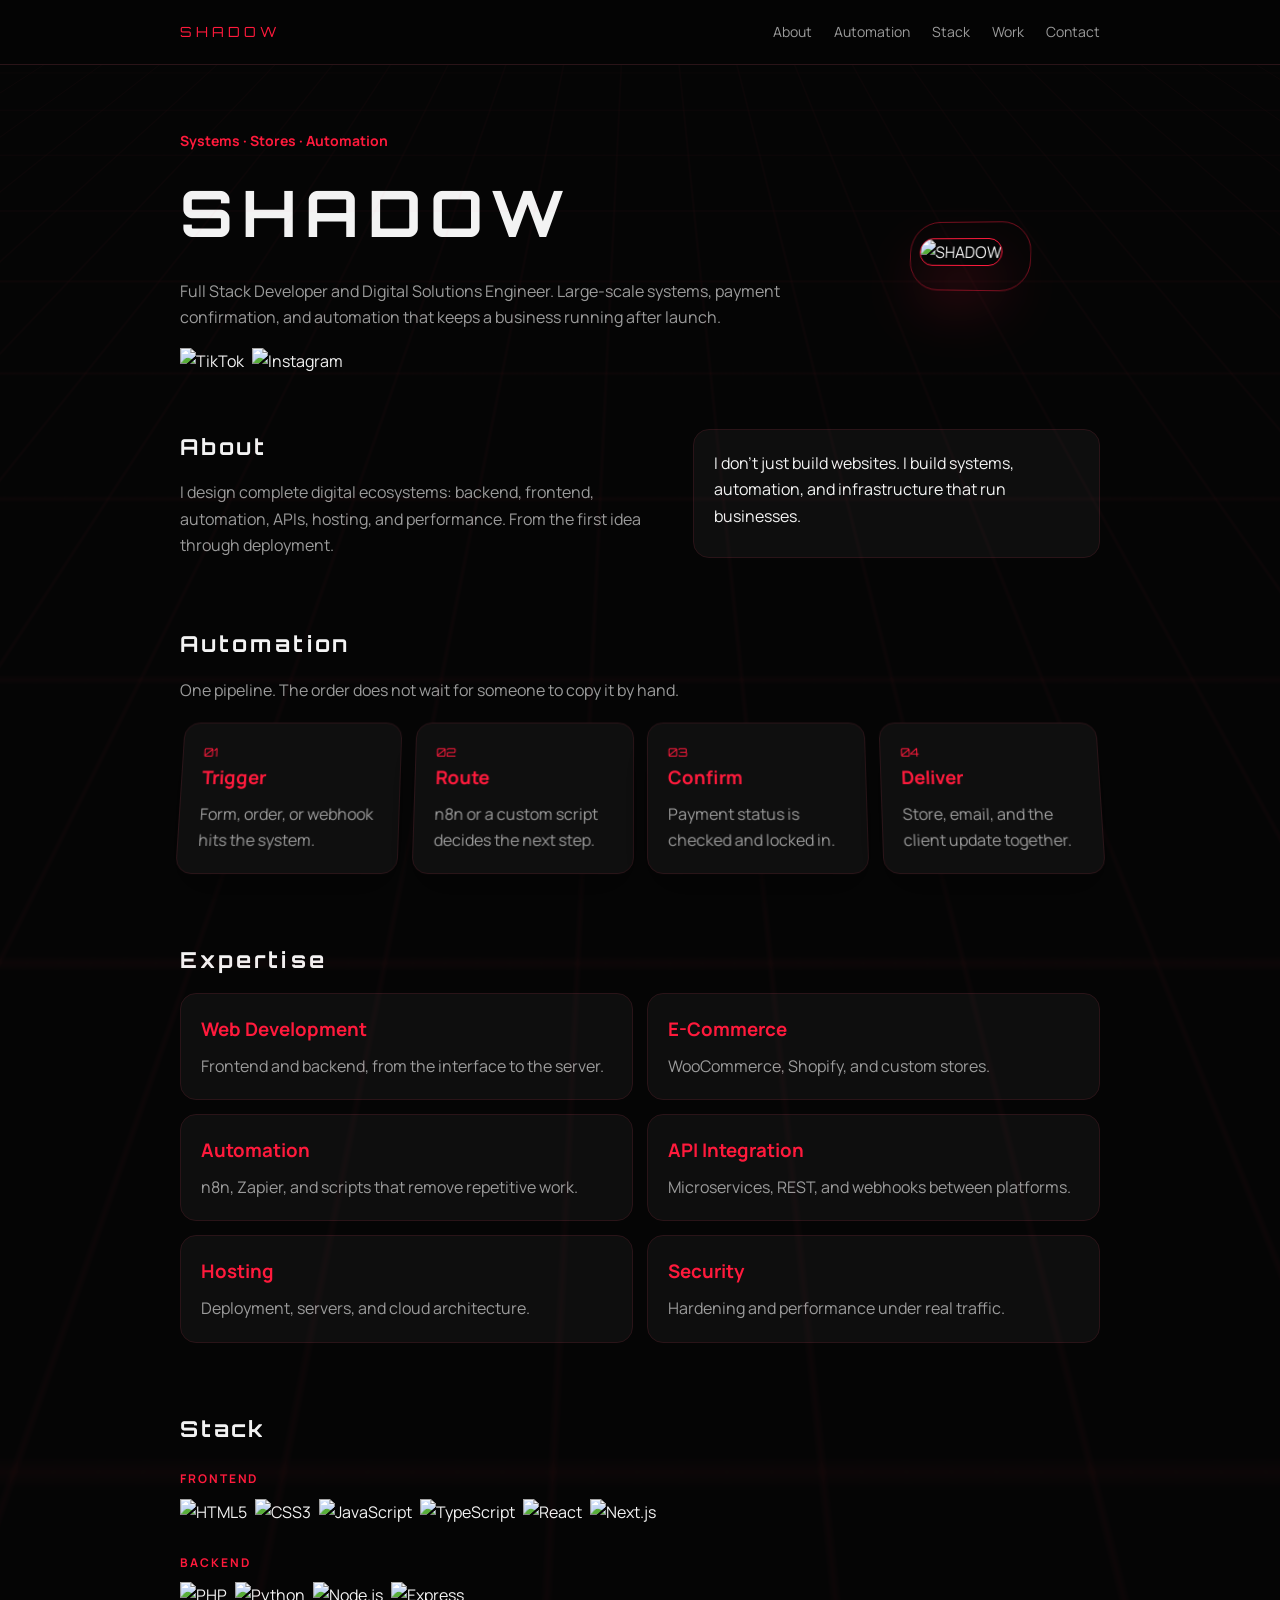
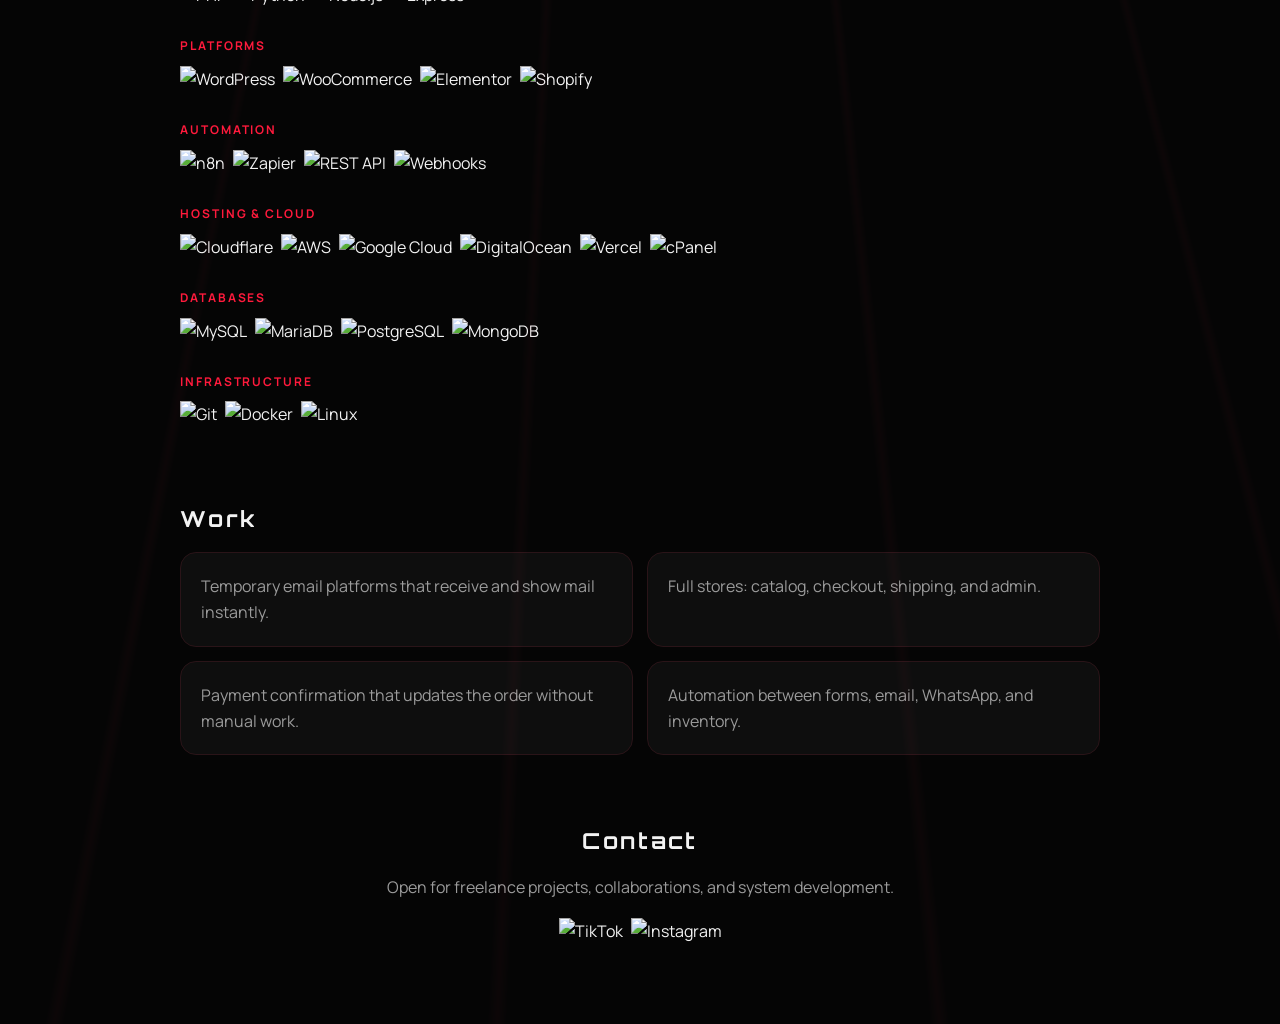
==== shadow-site/index.html @ 91827608 "Export from Grok" ====
<!DOCTYPE html>
<html lang="en">
<head>
  <meta charset="UTF-8" />
  <meta name="viewport" content="width=device-width, initial-scale=1" />
  <title>SHADOW</title>
  <link href="https://fonts.googleapis.com/css2?family=Manrope:wght@400;600;700&family=Orbitron:wght@700;800&display=swap" rel="stylesheet" />
  <style>
    :root { --bg:#050505; --surface:#101010; --fg:#f3f3f3; --muted:#9b9b9b; --red:#ff1a3c; --border:#2a1418; }
    * { box-sizing: border-box; margin: 0; padding: 0; }
    body { background: var(--bg); color: var(--fg); font-family: Manrope, sans-serif; line-height: 1.65; }
    a { color: inherit; text-decoration: none; }
    .gridbg {
      position: fixed; inset: 0; pointer-events: none; opacity: .35;
      background-image: linear-gradient(rgba(255,26,60,.08) 1px, transparent 1px), linear-gradient(90deg, rgba(255,26,60,.08) 1px, transparent 1px);
      background-size: 48px 48px;
      transform: perspective(600px) rotateX(62deg) translateY(-18%);
      transform-origin: center top;
    }
    header { position: sticky; top: 0; z-index: 5; background: rgba(5,5,5,.92); border-bottom: 1px solid var(--border); backdrop-filter: blur(12px); }
    .wrap { max-width: 960px; margin: 0 auto; padding: 0 20px; position: relative; }
    .bar { display: flex; justify-content: space-between; align-items: center; min-height: 64px; }
    .mark, h1, h2 { font-family: Orbitron, sans-serif; }
    .mark { letter-spacing: .28em; color: var(--red); font-size: 14px; }
    nav { display: flex; gap: 22px; }
    nav a { color: var(--muted); font-size: 14px; }
    .hero { display: grid; gap: 36px; align-items: center; padding: 64px 0 20px; }
    .kicker { color: var(--red); font-weight: 700; font-size: 14px; }
    h1 { letter-spacing: .14em; font-size: clamp(42px, 8vw, 64px); margin: 8px 0 12px; }
    h2 { letter-spacing: .14em; font-size: 22px; margin-bottom: 14px; }
    .muted { color: var(--muted); }
    .stage { perspective: 900px; display: flex; justify-content: center; }
    .card3d { position: relative; transform: rotateY(-18deg) rotateX(8deg); transform-style: preserve-3d; }
    .avatar { width: 260px; height: 320px; object-fit: cover; object-position: top; border-radius: 24px; border: 1px solid var(--red); box-shadow: 0 30px 60px rgba(255,26,60,.28); }
    .ring { position: absolute; inset: -22px; border: 1px solid rgba(255,26,60,.45); border-radius: 32px; transform: translateZ(-30px); }
    section { padding: 34px 0; }
    .cards, .flow { display: grid; gap: 14px; }
    .box { background: rgba(16,16,16,.92); border: 1px solid var(--border); border-radius: 16px; padding: 20px; }
    .box h3 { color: var(--red); margin-bottom: 8px; }
    .flow article { transform: rotateX(8deg); box-shadow: 0 18px 40px rgba(0,0,0,.45); }
    .num { font-family: Orbitron, sans-serif; color: var(--red); font-size: 12px; }
    .badges, .social { display: flex; flex-wrap: wrap; gap: 8px; }
    .badges img, .social img { height: 32px; }
    .group { margin-top: 22px; }
    .group h3 { color: var(--red); font-size: 12px; letter-spacing: .16em; text-transform: uppercase; margin-bottom: 10px; }
    .contact { text-align: center; padding-bottom: 80px; }
    .social { justify-content: center; margin-top: 18px; }
    @media (min-width: 800px) {
      .hero { grid-template-columns: 1fr 280px; }
      .cards { grid-template-columns: 1fr 1fr; }
      .flow { grid-template-columns: repeat(4, 1fr); }
      .about { display: grid; grid-template-columns: 1.1fr .9fr; gap: 16px; }
    }
    @media (max-width: 700px) { nav { display: none; } .avatar { width: 200px; height: 250px; } }
  </style>
</head>
<body>
  <div class="gridbg"></div>
  <header>
    <div class="wrap bar">
      <a class="mark" href="#top">SHADOW</a>
      <nav>
        <a href="#about">About</a>
        <a href="#flow">Automation</a>
        <a href="#stack">Stack</a>
        <a href="#work">Work</a>
        <a href="#contact">Contact</a>
      </nav>
    </div>
  </header>
  <main id="top" class="wrap">
    <section class="hero">
      <div>
        <p class="kicker">Systems · Stores · Automation</p>
        <h1>SHADOW</h1>
        <p class="muted">Full Stack Developer and Digital Solutions Engineer. Large-scale systems, payment confirmation, and automation that keeps a business running after launch.</p>
        <div class="social" style="justify-content:flex-start">
          <a href="https://www.tiktok.com/@shadow1s10" target="_blank" rel="noreferrer"><img alt="TikTok" src="https://img.shields.io/badge/TikTok-000000?style=for-the-badge&logo=tiktok&logoColor=white" /></a>
          <a href="https://www.instagram.com/shadow1s10" target="_blank" rel="noreferrer"><img alt="Instagram" src="https://img.shields.io/badge/Instagram-E4405F?style=for-the-badge&logo=instagram&logoColor=white" /></a>
        </div>
      </div>
      <div class="stage">
        <div class="card3d">
          <div class="ring"></div>
          <img class="avatar" src="https://i.postimg.cc/wTJt56z7/Chat-GPT-Image-30-mayw-2026-08-23-37-s.png" alt="SHADOW" />
        </div>
      </div>
    </section>

    <section id="about" class="about">
      <div>
        <h2>About</h2>
        <p class="muted">I design complete digital ecosystems: backend, frontend, automation, APIs, hosting, and performance. From the first idea through deployment.</p>
      </div>
      <blockquote class="box">I don’t just build websites. I build systems, automation, and infrastructure that run businesses.</blockquote>
    </section>

    <section id="flow">
      <h2>Automation</h2>
      <p class="muted">One pipeline. The order does not wait for someone to copy it by hand.</p>
      <div class="flow" style="margin-top:18px; perspective:1000px">
        <article class="box"><p class="num">01</p><h3>Trigger</h3><p class="muted">Form, order, or webhook hits the system.</p></article>
        <article class="box"><p class="num">02</p><h3>Route</h3><p class="muted">n8n or a custom script decides the next step.</p></article>
        <article class="box"><p class="num">03</p><h3>Confirm</h3><p class="muted">Payment status is checked and locked in.</p></article>
        <article class="box"><p class="num">04</p><h3>Deliver</h3><p class="muted">Store, email, and the client update together.</p></article>
      </div>
    </section>

    <section id="expertise">
      <h2>Expertise</h2>
      <div class="cards">
        <article class="box"><h3>Web Development</h3><p class="muted">Frontend and backend, from the interface to the server.</p></article>
        <article class="box"><h3>E-Commerce</h3><p class="muted">WooCommerce, Shopify, and custom stores.</p></article>
        <article class="box"><h3>Automation</h3><p class="muted">n8n, Zapier, and scripts that remove repetitive work.</p></article>
        <article class="box"><h3>API Integration</h3><p class="muted">Microservices, REST, and webhooks between platforms.</p></article>
        <article class="box"><h3>Hosting</h3><p class="muted">Deployment, servers, and cloud architecture.</p></article>
        <article class="box"><h3>Security</h3><p class="muted">Hardening and performance under real traffic.</p></article>
      </div>
    </section>

    <section id="stack">
      <h2>Stack</h2>
      <div class="group"><h3>Frontend</h3><div class="badges">
        <img alt="HTML5" src="https://img.shields.io/badge/HTML5-E34F26?style=for-the-badge&logo=html5&logoColor=white" />
        <img alt="CSS3" src="https://img.shields.io/badge/CSS3-1572B6?style=for-the-badge&logo=css3&logoColor=white" />
        <img alt="JavaScript" src="https://img.shields.io/badge/JavaScript-F7DF1E?style=for-the-badge&logo=javascript&logoColor=black" />
        <img alt="TypeScript" src="https://img.shields.io/badge/TypeScript-3178C6?style=for-the-badge&logo=typescript&logoColor=white" />
        <img alt="React" src="https://img.shields.io/badge/React-20232A?style=for-the-badge&logo=react&logoColor=61DAFB" />
        <img alt="Next.js" src="https://img.shields.io/badge/Next.js-000000?style=for-the-badge&logo=next.js&logoColor=white" />
      </div></div>
      <div class="group"><h3>Backend</h3><div class="badges">
        <img alt="PHP" src="https://img.shields.io/badge/PHP-777BB4?style=for-the-badge&logo=php&logoColor=white" />
        <img alt="Python" src="https://img.shields.io/badge/Python-3776AB?style=for-the-badge&logo=python&logoColor=white" />
        <img alt="Node.js" src="https://img.shields.io/badge/Node.js-339933?style=for-the-badge&logo=node.js&logoColor=white" />
        <img alt="Express" src="https://img.shields.io/badge/Express-000000?style=for-the-badge&logo=express&logoColor=white" />
      </div></div>
      <div class="group"><h3>Platforms</h3><div class="badges">
        <img alt="WordPress" src="https://img.shields.io/badge/WordPress-21759B?style=for-the-badge&logo=wordpress&logoColor=white" />
        <img alt="WooCommerce" src="https://img.shields.io/badge/WooCommerce-96588A?style=for-the-badge&logo=woocommerce&logoColor=white" />
        <img alt="Elementor" src="https://img.shields.io/badge/Elementor-92003B?style=for-the-badge&logo=elementor&logoColor=white" />
        <img alt="Shopify" src="https://img.shields.io/badge/Shopify-96BF48?style=for-the-badge&logo=shopify&logoColor=white" />
      </div></div>
      <div class="group"><h3>Automation</h3><div class="badges">
        <img alt="n8n" src="https://img.shields.io/badge/n8n-FF6D5A?style=for-the-badge" />
        <img alt="Zapier" src="https://img.shields.io/badge/Zapier-FF4A00?style=for-the-badge&logo=zapier&logoColor=white" />
        <img alt="REST API" src="https://img.shields.io/badge/REST%20API-02569B?style=for-the-badge" />
        <img alt="Webhooks" src="https://img.shields.io/badge/Webhooks-1E1E1E?style=for-the-badge" />
      </div></div>
      <div class="group"><h3>Hosting & Cloud</h3><div class="badges">
        <img alt="Cloudflare" src="https://img.shields.io/badge/Cloudflare-F38020?style=for-the-badge&logo=cloudflare&logoColor=white" />
        <img alt="AWS" src="https://img.shields.io/badge/AWS-FF9900?style=for-the-badge&logo=amazonaws&logoColor=white" />
        <img alt="Google Cloud" src="https://img.shields.io/badge/Google%20Cloud-4285F4?style=for-the-badge&logo=googlecloud&logoColor=white" />
        <img alt="DigitalOcean" src="https://img.shields.io/badge/DigitalOcean-0080FF?style=for-the-badge&logo=digitalocean&logoColor=white" />
        <img alt="Vercel" src="https://img.shields.io/badge/Vercel-000000?style=for-the-badge&logo=vercel&logoColor=white" />
        <img alt="cPanel" src="https://img.shields.io/badge/cPanel-FF6C2C?style=for-the-badge&logo=cpanel&logoColor=white" />
      </div></div>
      <div class="group"><h3>Databases</h3><div class="badges">
        <img alt="MySQL" src="https://img.shields.io/badge/MySQL-4479A1?style=for-the-badge&logo=mysql&logoColor=white" />
        <img alt="MariaDB" src="https://img.shields.io/badge/MariaDB-003545?style=for-the-badge&logo=mariadb&logoColor=white" />
        <img alt="PostgreSQL" src="https://img.shields.io/badge/PostgreSQL-316192?style=for-the-badge&logo=postgresql&logoColor=white" />
        <img alt="MongoDB" src="https://img.shields.io/badge/MongoDB-4EA94B?style=for-the-badge&logo=mongodb&logoColor=white" />
      </div></div>
      <div class="group"><h3>Infrastructure</h3><div class="badges">
        <img alt="Git" src="https://img.shields.io/badge/Git-F05032?style=for-the-badge&logo=git&logoColor=white" />
        <img alt="Docker" src="https://img.shields.io/badge/Docker-2496ED?style=for-the-badge&logo=docker&logoColor=white" />
        <img alt="Linux" src="https://img.shields.io/badge/Linux-FCC624?style=for-the-badge&logo=linux&logoColor=black" />
      </div></div>
    </section>

    <section id="work">
      <h2>Work</h2>
      <div class="cards">
        <div class="box muted">Temporary email platforms that receive and show mail instantly.</div>
        <div class="box muted">Full stores: catalog, checkout, shipping, and admin.</div>
        <div class="box muted">Payment confirmation that updates the order without manual work.</div>
        <div class="box muted">Automation between forms, email, WhatsApp, and inventory.</div>
      </div>
    </section>

    <section id="contact" class="contact">
      <h2>Contact</h2>
      <p class="muted">Open for freelance projects, collaborations, and system development.</p>
      <div class="social">
        <a href="https://www.tiktok.com/@shadow1s10" target="_blank" rel="noreferrer"><img alt="TikTok" src="https://img.shields.io/badge/TikTok-000000?style=for-the-badge&logo=tiktok&logoColor=white" /></a>
        <a href="https://www.instagram.com/shadow1s10" target="_blank" rel="noreferrer"><img alt="Instagram" src="https://img.shields.io/badge/Instagram-E4405F?style=for-the-badge&logo=instagram&logoColor=white" /></a>
      </div>
    </section>
  </main>
</body>
</html>
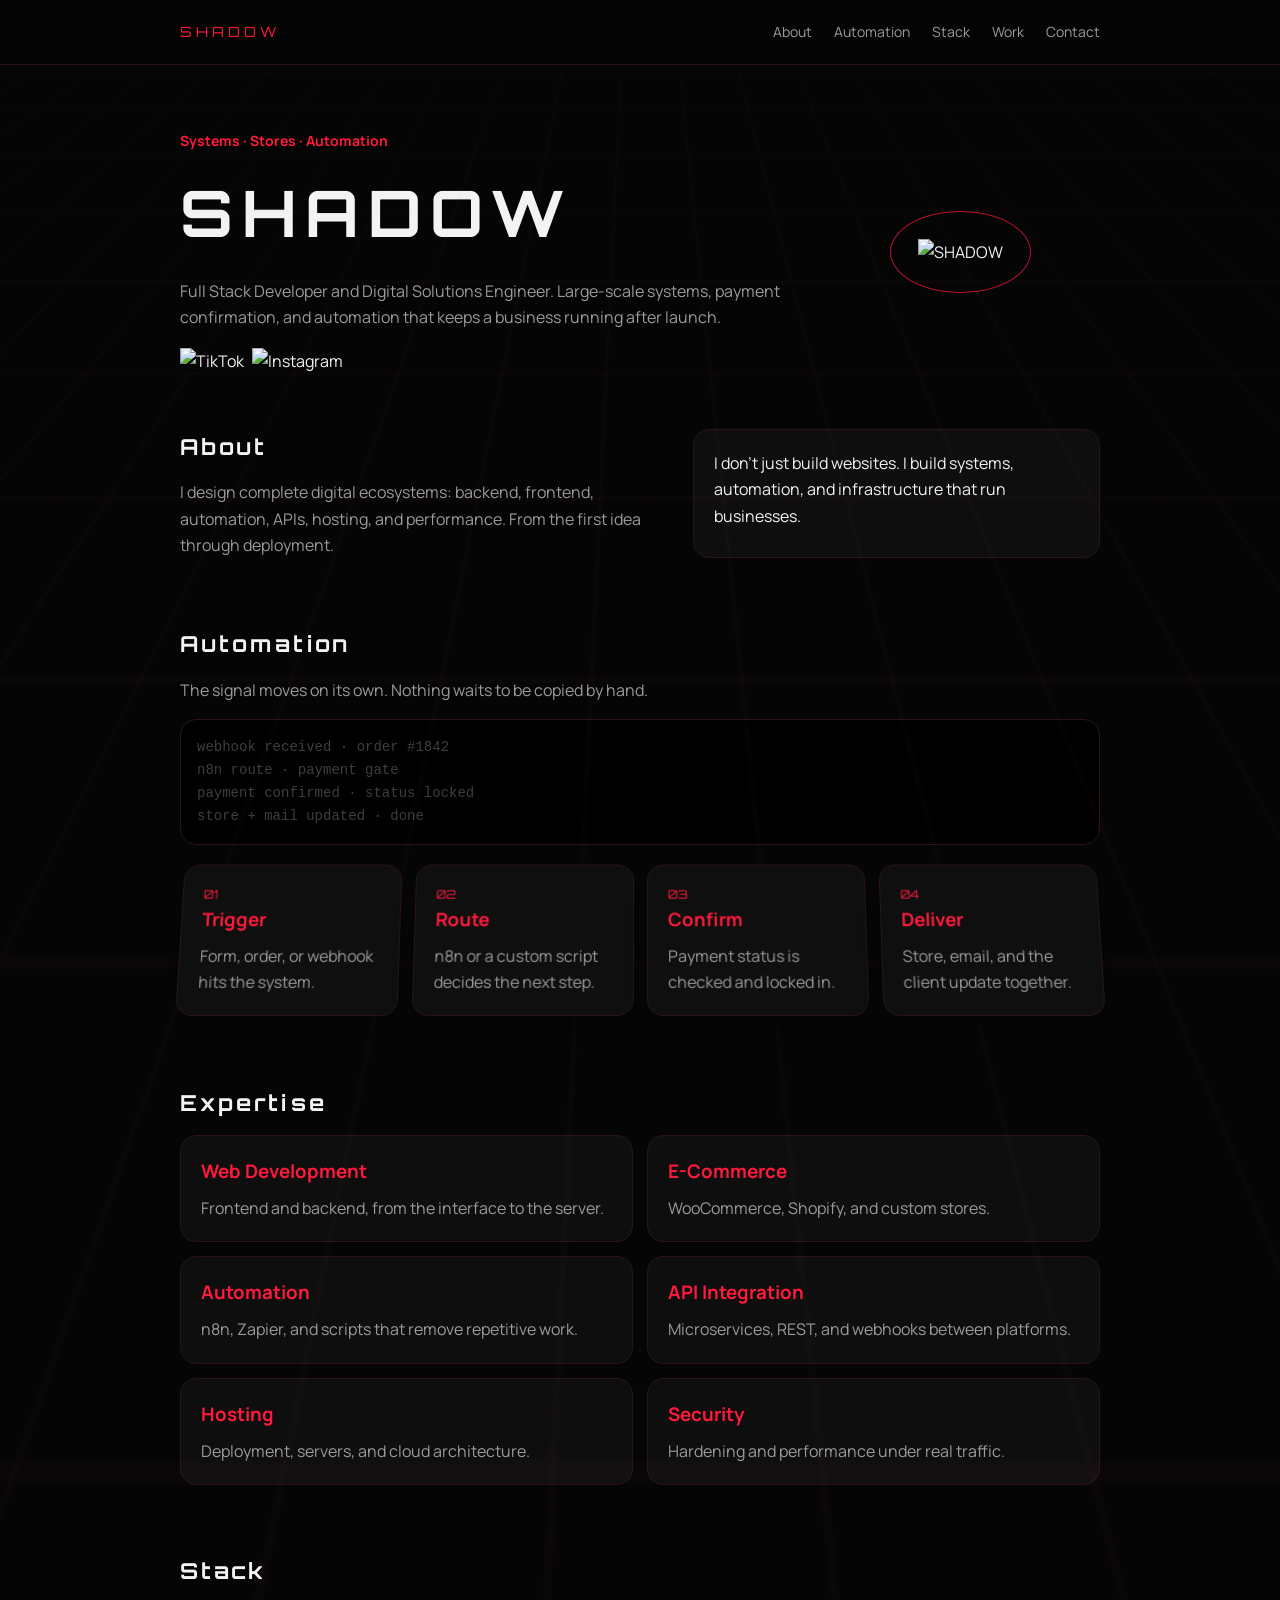
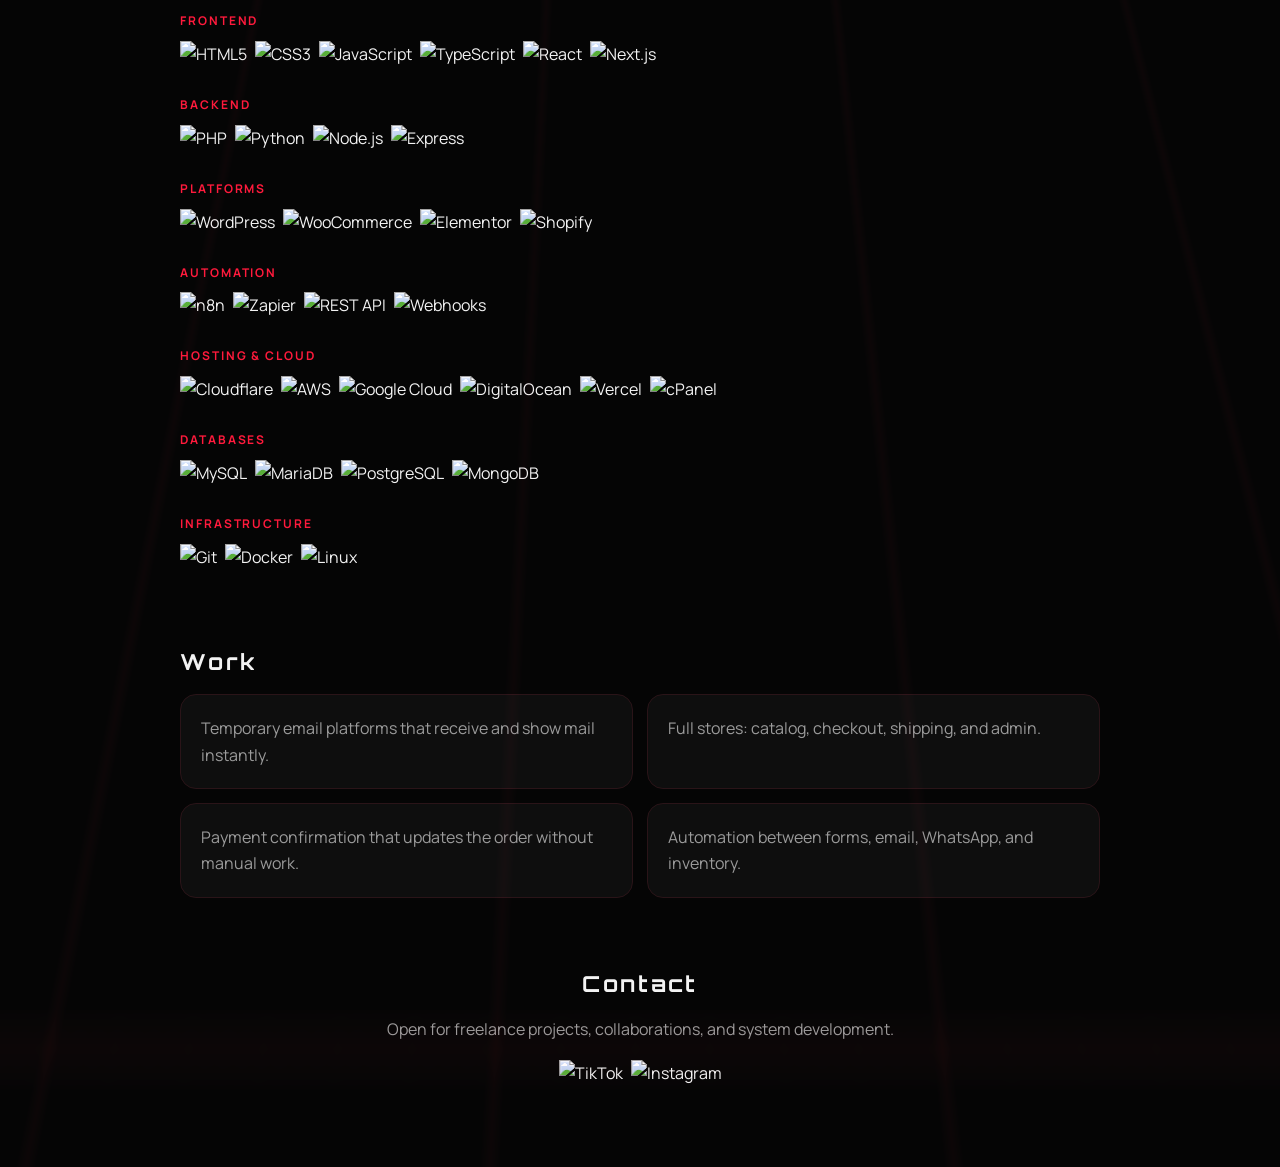
==== commit c6135698: "Export from Grok" ====
--- a/shadow-site/index.html
+++ b/shadow-site/index.html
@@ -8,7 +8,7 @@
   <style>
     :root { --bg:#050505; --surface:#101010; --fg:#f3f3f3; --muted:#9b9b9b; --red:#ff1a3c; --border:#2a1418; }
     * { box-sizing: border-box; margin: 0; padding: 0; }
-    body { background: var(--bg); color: var(--fg); font-family: Manrope, sans-serif; line-height: 1.65; }
+    body { background: var(--bg); color: var(--fg); font-family: Manrope, sans-serif; line-height: 1.65; overflow-x: hidden; }
     a { color: inherit; text-decoration: none; }
     .gridbg {
       position: fixed; inset: 0; pointer-events: none; opacity: .35;
@@ -30,9 +30,26 @@
     h2 { letter-spacing: .14em; font-size: 22px; margin-bottom: 14px; }
     .muted { color: var(--muted); }
     .stage { perspective: 900px; display: flex; justify-content: center; }
-    .card3d { position: relative; transform: rotateY(-18deg) rotateX(8deg); transform-style: preserve-3d; }
-    .avatar { width: 260px; height: 320px; object-fit: cover; object-position: top; border-radius: 24px; border: 1px solid var(--red); box-shadow: 0 30px 60px rgba(255,26,60,.28); }
-    .ring { position: absolute; inset: -22px; border: 1px solid rgba(255,26,60,.45); border-radius: 32px; transform: translateZ(-30px); }
+    .card3d { position: relative; transform-style: preserve-3d; animation: floaty 6s ease-in-out infinite; }
+    .ring { position: absolute; inset: -28px; border: 1px solid rgba(255,26,60,.7); border-radius: 50%; animation: orbit 7s linear infinite; }
+    .log { margin-top: 16px; border: 1px solid var(--border); border-radius: 16px; background: #000; padding: 16px; font-family: ui-monospace, monospace; font-size: 14px; }
+    .log p { opacity: .25; animation: log-cycle 8s linear infinite; }
+    .log p:nth-child(2) { animation-delay: 2s; }
+    .log p:nth-child(3) { animation-delay: 4s; }
+    .log p:nth-child(4) { animation-delay: 6s; }
+    @keyframes floaty {
+      0%, 100% { transform: rotateY(-24deg) rotateX(12deg) translateY(0); }
+      50% { transform: rotateY(18deg) rotateX(2deg) translateY(-16px); }
+    }
+    @keyframes orbit {
+      from { transform: rotateX(72deg) rotateZ(0deg); }
+      to { transform: rotateX(72deg) rotateZ(360deg); }
+    }
+    @keyframes log-cycle {
+      0%, 12% { opacity: .25; color: #9b9b9b; }
+      18%, 38% { opacity: 1; color: #ff1a3c; }
+      48%, 100% { opacity: .35; color: #f3f3f3; }
+    }
     section { padding: 34px 0; }
     .cards, .flow { display: grid; gap: 14px; }
     .box { background: rgba(16,16,16,.92); border: 1px solid var(--border); border-radius: 16px; padding: 20px; }
@@ -97,7 +114,13 @@
 
     <section id="flow">
       <h2>Automation</h2>
-      <p class="muted">One pipeline. The order does not wait for someone to copy it by hand.</p>
+      <p class="muted">The signal moves on its own. Nothing waits to be copied by hand.</p>
+      <div class="log">
+        <p>webhook received · order #1842</p>
+        <p>n8n route · payment gate</p>
+        <p>payment confirmed · status locked</p>
+        <p>store + mail updated · done</p>
+      </div>
       <div class="flow" style="margin-top:18px; perspective:1000px">
         <article class="box"><p class="num">01</p><h3>Trigger</h3><p class="muted">Form, order, or webhook hits the system.</p></article>
         <article class="box"><p class="num">02</p><h3>Route</h3><p class="muted">n8n or a custom script decides the next step.</p></article>
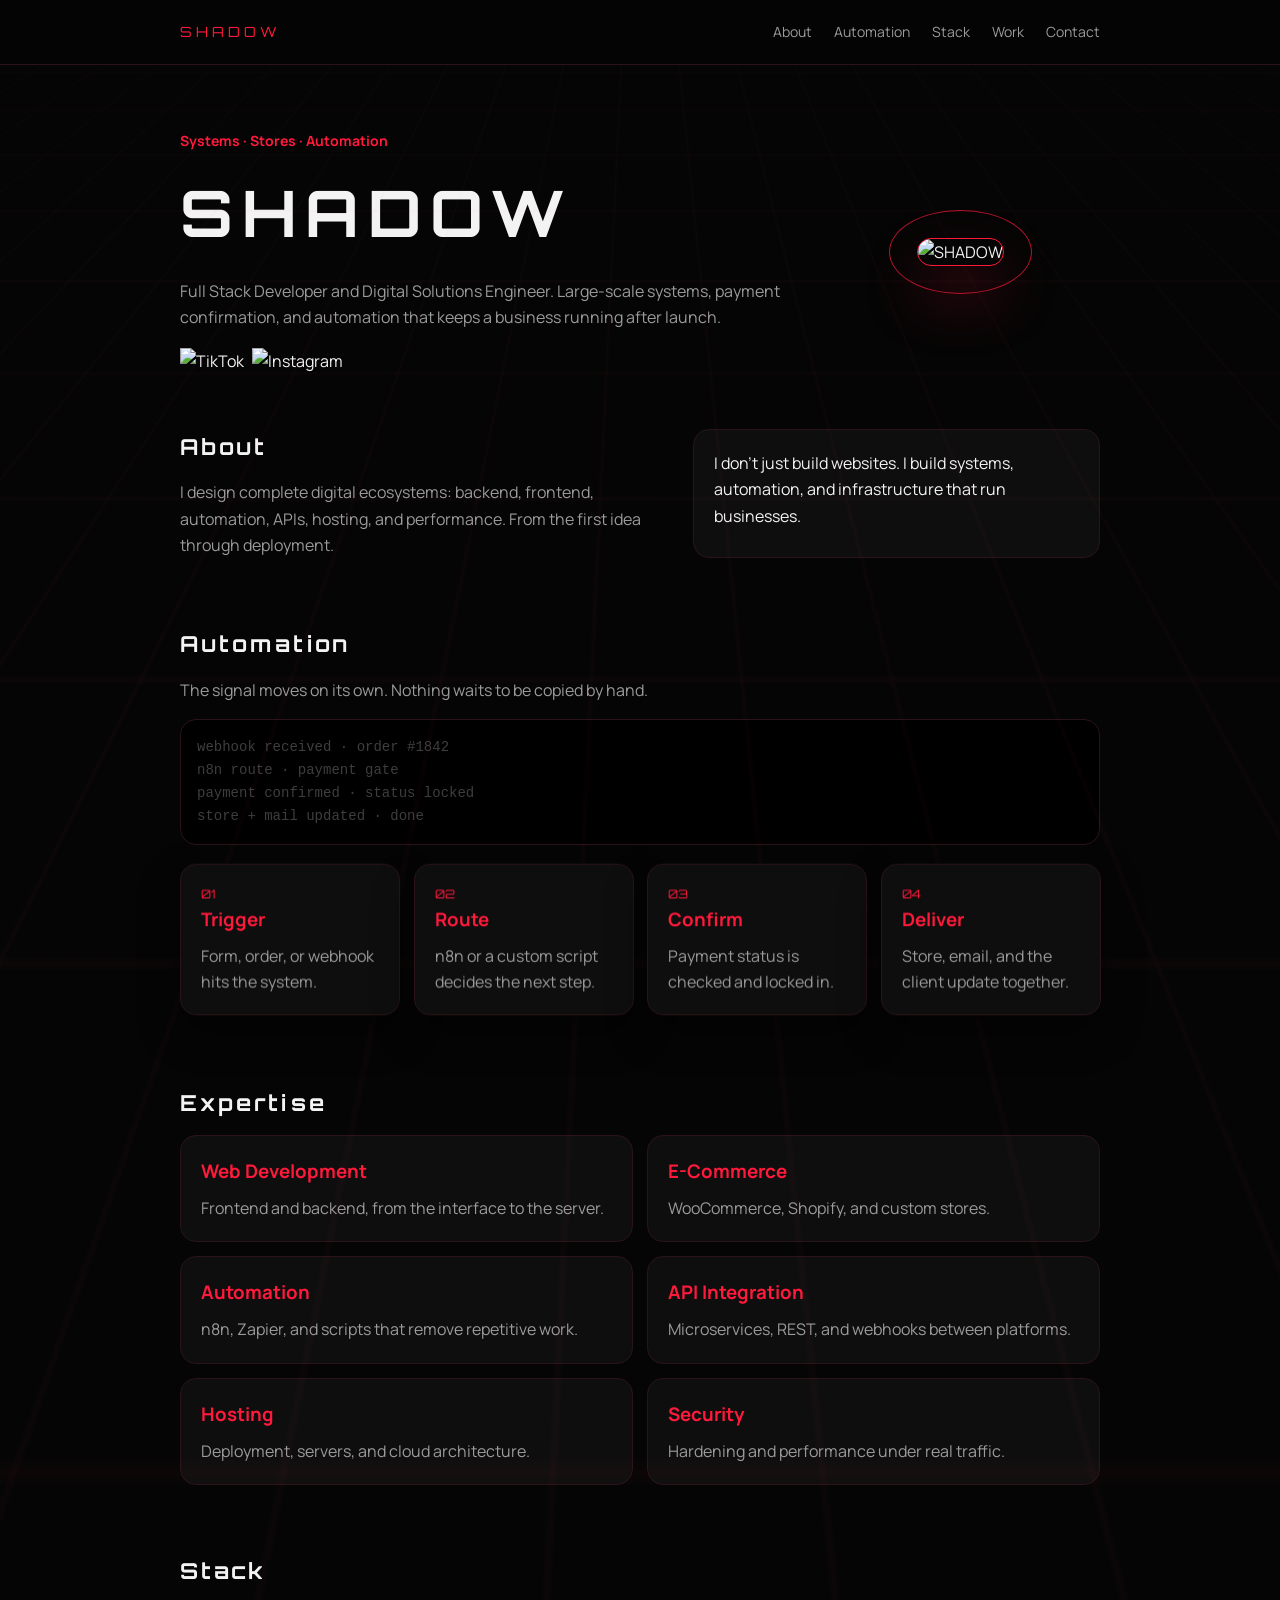
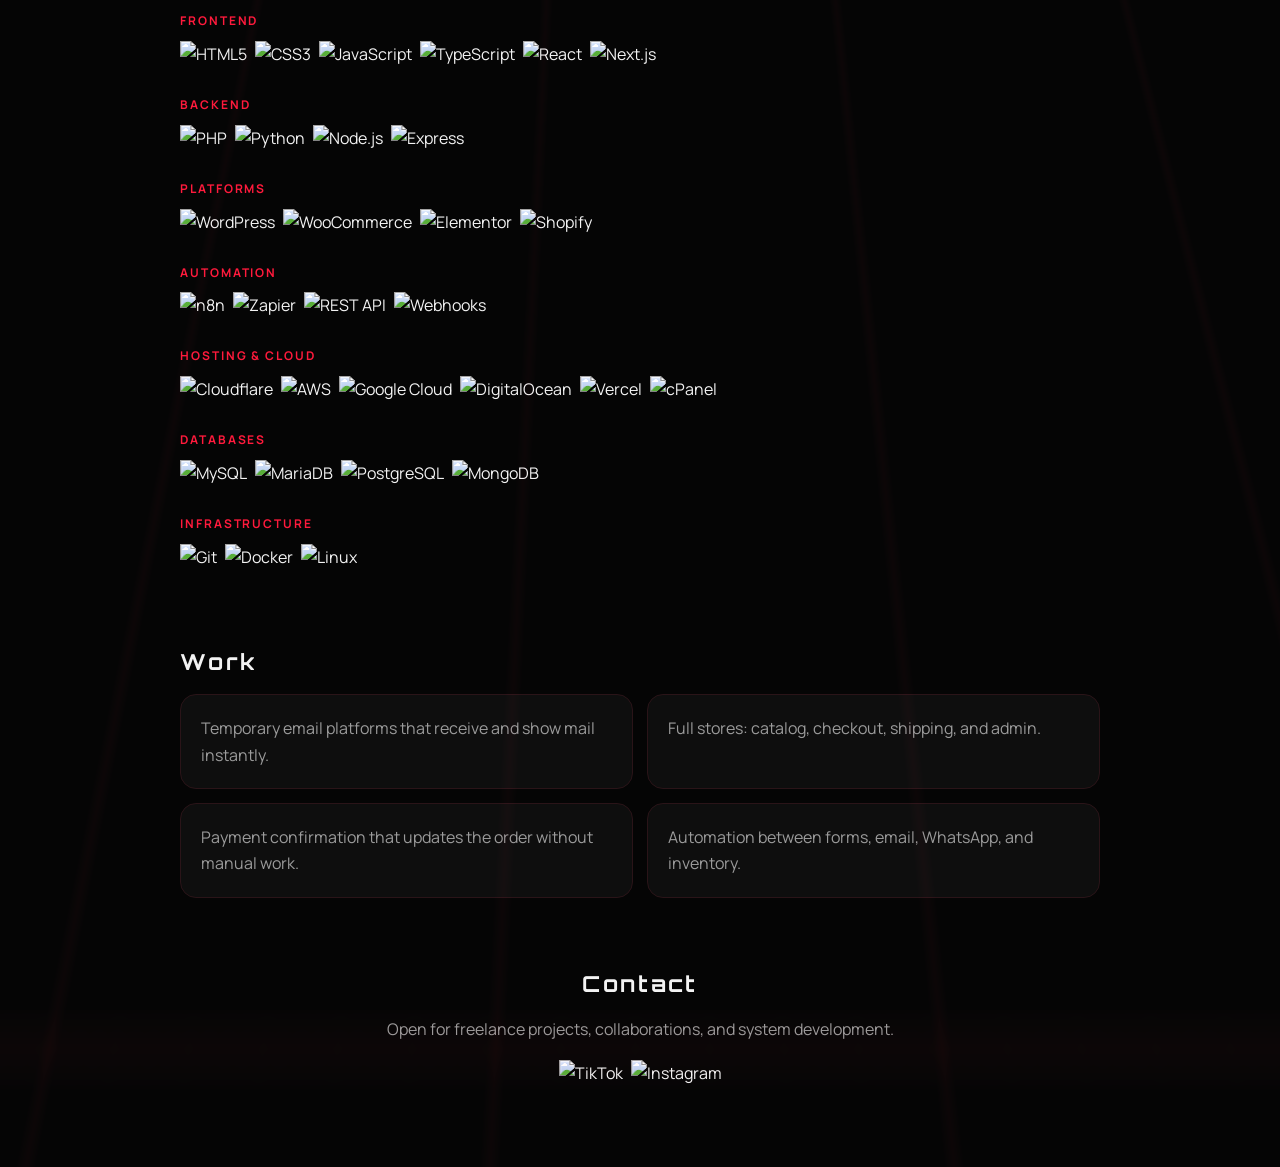
==== commit 603ea8f2: "Update index.html" ====
--- a/shadow-site/index.html
+++ b/shadow-site/index.html
@@ -10,13 +10,7 @@
     * { box-sizing: border-box; margin: 0; padding: 0; }
     body { background: var(--bg); color: var(--fg); font-family: Manrope, sans-serif; line-height: 1.65; overflow-x: hidden; }
     a { color: inherit; text-decoration: none; }
-    .gridbg {
-      position: fixed; inset: 0; pointer-events: none; opacity: .35;
-      background-image: linear-gradient(rgba(255,26,60,.08) 1px, transparent 1px), linear-gradient(90deg, rgba(255,26,60,.08) 1px, transparent 1px);
-      background-size: 48px 48px;
-      transform: perspective(600px) rotateX(62deg) translateY(-18%);
-      transform-origin: center top;
-    }
+    .gridbg { position: fixed; inset: 0; pointer-events: none; opacity: .35; background-image: linear-gradient(rgba(255,26,60,.08) 1px, transparent 1px), linear-gradient(90deg, rgba(255,26,60,.08) 1px, transparent 1px); background-size: 48px 48px; transform: perspective(600px) rotateX(62deg) translateY(-18%); transform-origin: center top; }
     header { position: sticky; top: 0; z-index: 5; background: rgba(5,5,5,.92); border-bottom: 1px solid var(--border); backdrop-filter: blur(12px); }
     .wrap { max-width: 960px; margin: 0 auto; padding: 0 20px; position: relative; }
     .bar { display: flex; justify-content: space-between; align-items: center; min-height: 64px; }
@@ -31,25 +25,16 @@
     .muted { color: var(--muted); }
     .stage { perspective: 900px; display: flex; justify-content: center; }
     .card3d { position: relative; transform-style: preserve-3d; animation: floaty 6s ease-in-out infinite; }
+    .avatar { width: 260px; height: 320px; object-fit: cover; object-position: top; border-radius: 24px; border: 1px solid var(--red); box-shadow: 0 30px 60px rgba(255,26,60,.28); }
     .ring { position: absolute; inset: -28px; border: 1px solid rgba(255,26,60,.7); border-radius: 50%; animation: orbit 7s linear infinite; }
     .log { margin-top: 16px; border: 1px solid var(--border); border-radius: 16px; background: #000; padding: 16px; font-family: ui-monospace, monospace; font-size: 14px; }
     .log p { opacity: .25; animation: log-cycle 8s linear infinite; }
     .log p:nth-child(2) { animation-delay: 2s; }
     .log p:nth-child(3) { animation-delay: 4s; }
     .log p:nth-child(4) { animation-delay: 6s; }
-    @keyframes floaty {
-      0%, 100% { transform: rotateY(-24deg) rotateX(12deg) translateY(0); }
-      50% { transform: rotateY(18deg) rotateX(2deg) translateY(-16px); }
-    }
-    @keyframes orbit {
-      from { transform: rotateX(72deg) rotateZ(0deg); }
-      to { transform: rotateX(72deg) rotateZ(360deg); }
-    }
-    @keyframes log-cycle {
-      0%, 12% { opacity: .25; color: #9b9b9b; }
-      18%, 38% { opacity: 1; color: #ff1a3c; }
-      48%, 100% { opacity: .35; color: #f3f3f3; }
-    }
+    @keyframes floaty { 0%,100% { transform: rotateY(-24deg) rotateX(12deg) translateY(0); } 50% { transform: rotateY(18deg) rotateX(2deg) translateY(-16px); } }
+    @keyframes orbit { from { transform: rotateX(72deg) rotateZ(0deg); } to { transform: rotateX(72deg) rotateZ(360deg); } }
+    @keyframes log-cycle { 0%,12% { opacity:.25; color:#9b9b9b; } 18%,38% { opacity:1; color:#ff1a3c; } 48%,100% { opacity:.35; color:#f3f3f3; } }
     section { padding: 34px 0; }
     .cards, .flow { display: grid; gap: 14px; }
     .box { background: rgba(16,16,16,.92); border: 1px solid var(--border); border-radius: 16px; padding: 20px; }
@@ -103,7 +88,6 @@
         </div>
       </div>
     </section>
-
     <section id="about" class="about">
       <div>
         <h2>About</h2>
@@ -111,7 +95,6 @@
       </div>
       <blockquote class="box">I don’t just build websites. I build systems, automation, and infrastructure that run businesses.</blockquote>
     </section>
-
     <section id="flow">
       <h2>Automation</h2>
       <p class="muted">The signal moves on its own. Nothing waits to be copied by hand.</p>
@@ -121,14 +104,13 @@
         <p>payment confirmed · status locked</p>
         <p>store + mail updated · done</p>
       </div>
-      <div class="flow" style="margin-top:18px; perspective:1000px">
+      <div class="flow" style="margin-top:18px">
         <article class="box"><p class="num">01</p><h3>Trigger</h3><p class="muted">Form, order, or webhook hits the system.</p></article>
         <article class="box"><p class="num">02</p><h3>Route</h3><p class="muted">n8n or a custom script decides the next step.</p></article>
         <article class="box"><p class="num">03</p><h3>Confirm</h3><p class="muted">Payment status is checked and locked in.</p></article>
         <article class="box"><p class="num">04</p><h3>Deliver</h3><p class="muted">Store, email, and the client update together.</p></article>
       </div>
     </section>
-
     <section id="expertise">
       <h2>Expertise</h2>
       <div class="cards">
@@ -140,7 +122,6 @@
         <article class="box"><h3>Security</h3><p class="muted">Hardening and performance under real traffic.</p></article>
       </div>
     </section>
-
     <section id="stack">
       <h2>Stack</h2>
       <div class="group"><h3>Frontend</h3><div class="badges">
@@ -189,7 +170,6 @@
         <img alt="Linux" src="https://img.shields.io/badge/Linux-FCC624?style=for-the-badge&logo=linux&logoColor=black" />
       </div></div>
     </section>
-
     <section id="work">
       <h2>Work</h2>
       <div class="cards">
@@ -199,7 +179,6 @@
         <div class="box muted">Automation between forms, email, WhatsApp, and inventory.</div>
       </div>
     </section>
-
     <section id="contact" class="contact">
       <h2>Contact</h2>
       <p class="muted">Open for freelance projects, collaborations, and system development.</p>
